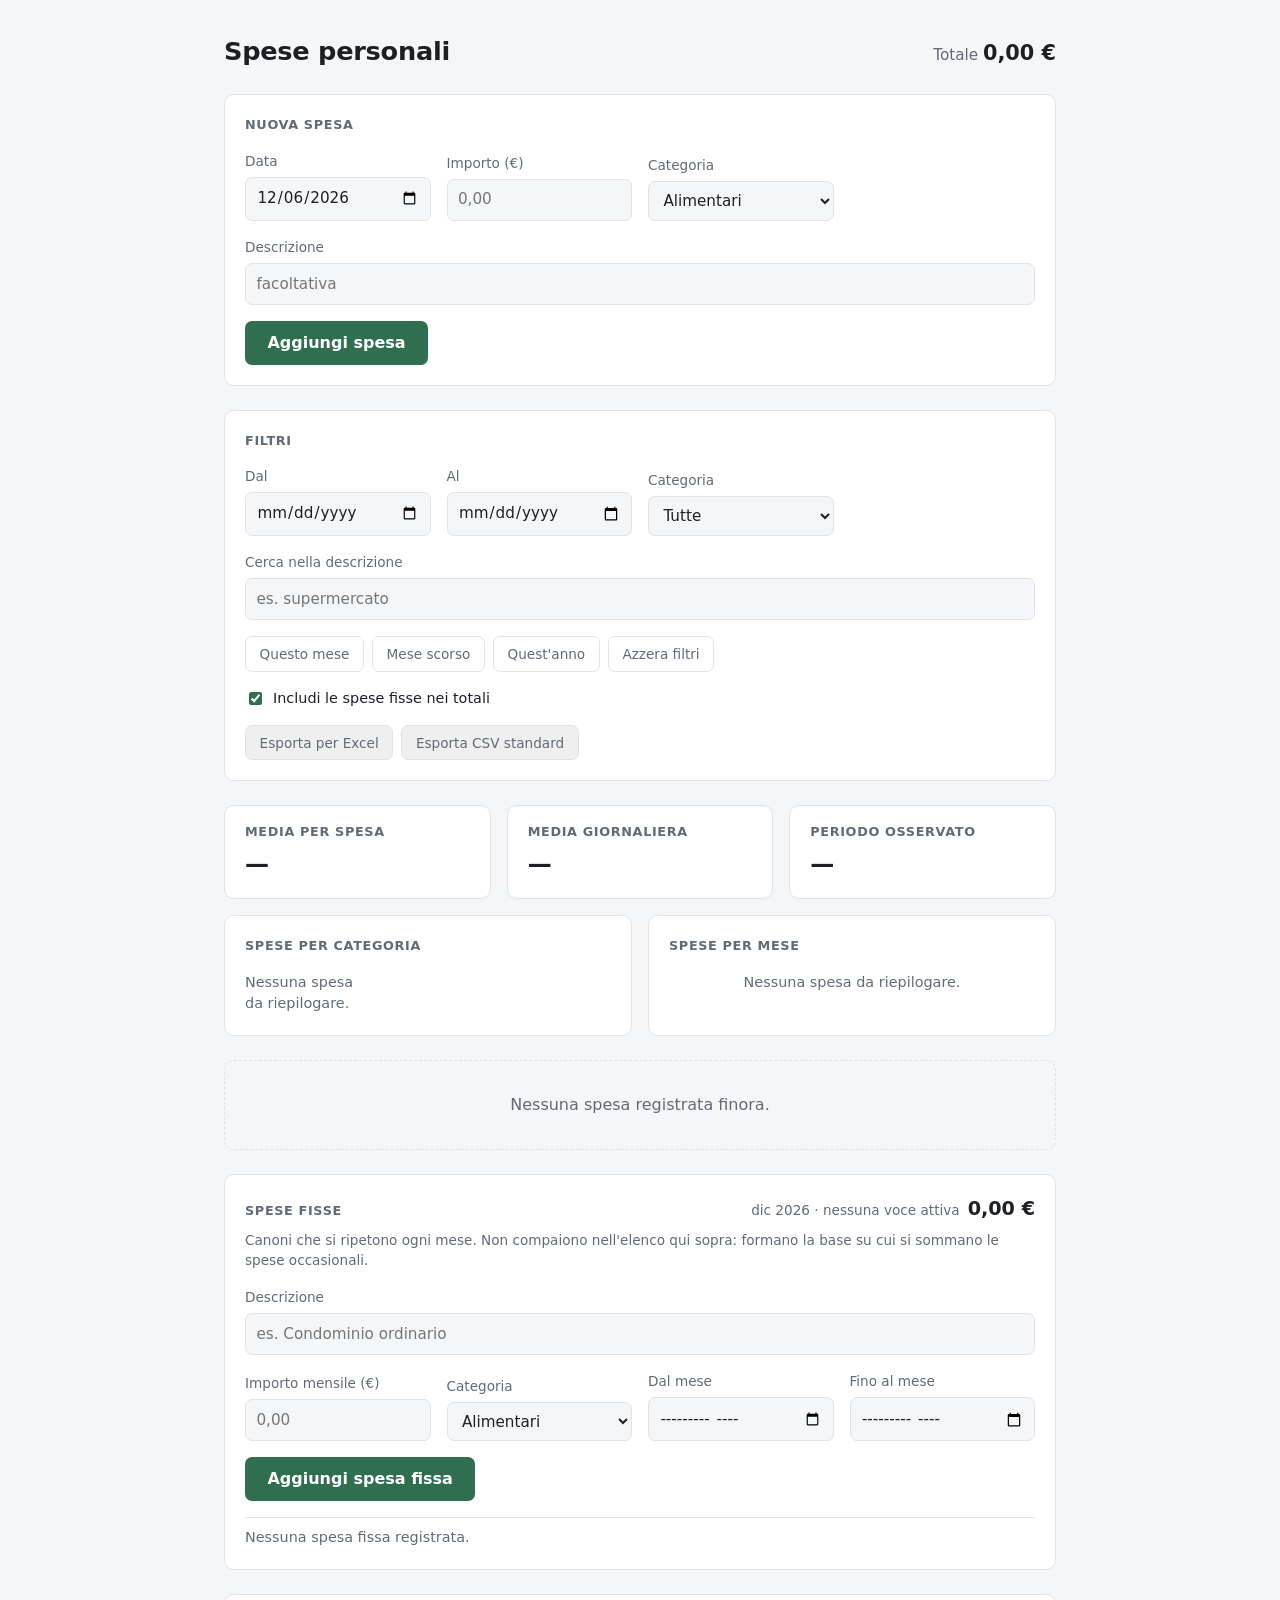
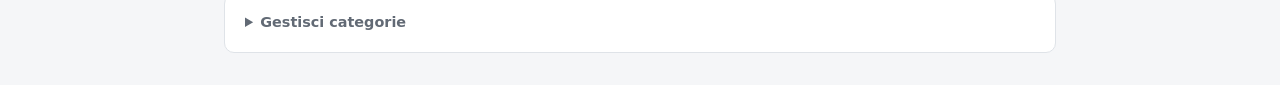
==== index.html @ d5b74000 "Porta il tracker nel browser, senza server Il motore di app.py è riscritto in JavaScript e i dati vi" ====
<!doctype html>
<html lang="it">
<head>
  <meta charset="utf-8">
  <meta name="viewport" content="width=device-width, initial-scale=1">
  <title>Spese personali</title>
  <link rel="stylesheet" href="style.css">
</head>
<body>
  <main>
    <header class="intestazione">
      <h1>Spese personali</h1>
      <p class="totale">Totale <strong id="totale">—</strong> <span id="conteggio" class="conteggio"></span></p>
      <p id="scomposizione" class="scomposizione" hidden></p>
    </header>

    <form id="form-spesa" class="scheda" novalidate>
      <p id="titolo-form" class="titolo-form">Nuova spesa</p>
      <div class="campo">
        <label for="data">Data</label>
        <input type="date" id="data" name="data" required>
      </div>
      <div class="campo">
        <label for="importo">Importo (€)</label>
        <input type="number" id="importo" name="importo" step="0.01" min="0.01" placeholder="0,00" required>
      </div>
      <div class="campo">
        <label for="categoria">Categoria</label>
        <select id="categoria" name="categoria" required></select>
      </div>
      <div class="campo campo-largo">
        <label for="descrizione">Descrizione</label>
        <input type="text" id="descrizione" name="descrizione" maxlength="200" placeholder="facoltativa">
      </div>
      <div class="azioni-form">
        <button type="submit" id="bottone-invia">Aggiungi spesa</button>
        <button type="button" id="bottone-annulla" class="secondario" hidden>Annulla</button>
      </div>
    </form>

    <ul id="errori" class="errori" hidden></ul>

    <section class="scheda filtri" aria-label="Filtri">
      <p class="titolo-form">Filtri</p>
      <div class="campo">
        <label for="filtro-da">Dal</label>
        <input type="date" id="filtro-da">
      </div>
      <div class="campo">
        <label for="filtro-a">Al</label>
        <input type="date" id="filtro-a">
      </div>
      <div class="campo">
        <label for="filtro-categoria">Categoria</label>
        <select id="filtro-categoria"></select>
      </div>
      <div class="campo campo-largo">
        <label for="filtro-testo">Cerca nella descrizione</label>
        <input type="search" id="filtro-testo" placeholder="es. supermercato">
      </div>
      <div class="scorciatoie">
        <button type="button" data-periodo="mese">Questo mese</button>
        <button type="button" data-periodo="mese-scorso">Mese scorso</button>
        <button type="button" data-periodo="anno">Quest'anno</button>
        <button type="button" data-periodo="azzera">Azzera filtri</button>
      </div>
      <label class="interruttore campo-largo">
        <input type="checkbox" id="includi-fisse" checked>
        <span>Includi le spese fisse nei totali</span>
      </label>
      <div id="esportazioni" class="esportazioni">
        <button type="button" id="esporta-excel" class="esporta">Esporta per Excel</button>
        <button type="button" id="esporta-standard" class="esporta">Esporta CSV standard</button>
      </div>
    </section>

    <section class="riepilogo" aria-label="Riepilogo">
      <div class="kpi">
        <div class="scheda tessera">
          <span class="etichetta-kpi">Media per spesa</span>
          <strong id="kpi-media" class="valore-kpi">—</strong>
        </div>
        <div class="scheda tessera">
          <span class="etichetta-kpi">Media giornaliera</span>
          <strong id="kpi-giornaliera" class="valore-kpi">—</strong>
        </div>
        <div class="scheda tessera">
          <span class="etichetta-kpi">Periodo osservato</span>
          <strong id="kpi-giorni" class="valore-kpi">—</strong>
        </div>
      </div>

      <div class="grafici">
        <div class="scheda grafico">
          <h2>Spese per categoria</h2>
          <ul id="grafico-categorie" class="barre"></ul>
        </div>
        <div class="scheda grafico">
          <h2>Spese per mese</h2>
          <div class="area-colonne">
            <ul id="grafico-mesi" class="colonne"></ul>
          </div>
        </div>
      </div>
    </section>

    <table id="tabella" class="scheda">
      <thead>
        <tr>
          <th>Data</th>
          <th>Categoria</th>
          <th>Descrizione</th>
          <th class="num">Importo</th>
          <th><span class="etichetta-nascosta">Azioni</span></th>
        </tr>
      </thead>
      <tbody id="corpo-tabella"></tbody>
    </table>

    <p id="vuoto" class="vuoto" hidden>Nessuna spesa registrata finora.</p>

    <section class="scheda fisse" aria-label="Spese fisse">
      <div class="testa-fisse">
        <p class="titolo-form">Spese fisse</p>
        <p class="contatore-mese">
          <span id="fisse-mese-etichetta" class="etichetta-mese"></span>
          <strong id="fisse-mese-totale">—</strong>
        </p>
      </div>
      <p class="nota-fisse">
        Canoni che si ripetono ogni mese. Non compaiono nell'elenco qui sopra:
        formano la base su cui si sommano le spese occasionali.
      </p>

      <form id="form-fissa" class="griglia-fissa" novalidate>
        <div class="campo campo-largo">
          <label for="fissa-descrizione">Descrizione</label>
          <input type="text" id="fissa-descrizione" name="descrizione" maxlength="200" placeholder="es. Condominio ordinario">
        </div>
        <div class="campo">
          <label for="fissa-importo">Importo mensile (€)</label>
          <input type="number" id="fissa-importo" name="importo" step="0.01" min="0.01" placeholder="0,00">
        </div>
        <div class="campo">
          <label for="fissa-categoria">Categoria</label>
          <select id="fissa-categoria" name="categoria"></select>
        </div>
        <div class="campo">
          <label for="fissa-inizio">Dal mese</label>
          <input type="month" id="fissa-inizio" name="inizio">
        </div>
        <div class="campo">
          <label for="fissa-fine">Fino al mese</label>
          <input type="month" id="fissa-fine" name="fine" placeholder="facoltativo">
        </div>
        <div class="azioni-form">
          <button type="submit" id="fissa-invia">Aggiungi spesa fissa</button>
          <button type="button" id="fissa-annulla" class="secondario" hidden>Annulla</button>
        </div>
      </form>

      <ul id="elenco-fisse" class="elenco-fisse"></ul>
    </section>

    <details class="scheda gestione">
      <summary>Gestisci categorie</summary>
      <form id="form-categoria" class="riga-aggiunta" novalidate>
        <label for="nuova-categoria" class="etichetta-nascosta">Nuova categoria</label>
        <input type="text" id="nuova-categoria" name="nome" maxlength="40" placeholder="Nome della nuova categoria">
        <button type="submit">Aggiungi</button>
      </form>
      <ul id="elenco-categorie" class="elenco-categorie"></ul>
    </details>
  </main>

  <dialog id="dialogo-conferma">
    <form method="dialog">
      <h2 id="titolo-conferma">Eliminare la spesa?</h2>
      <p id="dettaglio-conferma"></p>
      <div class="azioni-dialogo">
        <button value="annulla" class="secondario">Annulla</button>
        <button value="conferma" class="distruttivo">Elimina</button>
      </div>
    </form>
  </dialog>

  <script type="module" src="app.js"></script>
</body>
</html>
---- style.css ----
:root {
  --sfondo: #f5f6f8;
  --superficie: #ffffff;
  --testo: #1c1f24;
  --testo-tenue: #626a75;
  --bordo: #dfe3e8;
  --accento: #2f6f4f;
  --accento-testo: #ffffff;
  --errore: #a4262c;
  --errore-sfondo: #fdf2f2;
}

@media (prefers-color-scheme: dark) {
  :root {
    --sfondo: #16181c;
    --superficie: #1e2126;
    --testo: #e8eaed;
    --testo-tenue: #a0a7b4;
    --bordo: #333840;
    --accento: #4c9e73;
    --accento-testo: #10130f;
    --errore: #f28b82;
    --errore-sfondo: #2a1d1d;
  }
}

* {
  box-sizing: border-box;
}

body {
  margin: 0;
  padding: 2rem 1rem;
  background: var(--sfondo);
  color: var(--testo);
  font: 16px/1.5 system-ui, -apple-system, "Segoe UI", sans-serif;
}

main {
  max-width: 52rem;
  margin: 0 auto;
  display: flex;
  flex-direction: column;
  gap: 1.5rem;
}

.intestazione {
  display: flex;
  flex-wrap: wrap;
  align-items: baseline;
  justify-content: space-between;
  gap: 0.5rem;
}

h1 {
  margin: 0;
  font-size: 1.6rem;
  letter-spacing: -0.01em;
}

.totale {
  margin: 0;
  color: var(--testo-tenue);
  font-size: 0.95rem;
}

.totale strong {
  color: var(--testo);
  font-size: 1.3rem;
  font-variant-numeric: tabular-nums;
}

.scheda {
  background: var(--superficie);
  border: 1px solid var(--bordo);
  border-radius: 10px;
}

form.scheda {
  display: grid;
  grid-template-columns: repeat(auto-fit, minmax(11rem, 1fr));
  gap: 1rem;
  align-items: end;
  padding: 1.25rem;
}

.campo {
  display: flex;
  flex-direction: column;
  gap: 0.35rem;
  min-width: 0;
}

.campo-largo {
  grid-column: 1 / -1;
}

label {
  color: var(--testo-tenue);
  font-size: 0.85rem;
  font-weight: 500;
}

input,
select {
  width: 100%;
  padding: 0.55rem 0.65rem;
  border: 1px solid var(--bordo);
  border-radius: 7px;
  background: var(--sfondo);
  color: var(--testo);
  font: inherit;
  font-size: 0.95rem;
}

input:focus-visible,
select:focus-visible,
button:focus-visible {
  outline: 2px solid var(--accento);
  outline-offset: 2px;
}

.titolo-form {
  grid-column: 1 / -1;
  margin: 0;
  font-size: 0.8rem;
  font-weight: 600;
  text-transform: uppercase;
  letter-spacing: 0.05em;
  color: var(--testo-tenue);
}

.azioni-form {
  grid-column: 1 / -1;
  display: flex;
  gap: 0.6rem;
}

button {
  border: none;
  border-radius: 7px;
  font: inherit;
  cursor: pointer;
}

.azioni-form button {
  padding: 0.6rem 1.4rem;
  background: var(--accento);
  color: var(--accento-testo);
  font-weight: 600;
}

.azioni-form .secondario {
  background: transparent;
  border: 1px solid var(--bordo);
  color: var(--testo-tenue);
  font-weight: 500;
}

button:hover {
  filter: brightness(1.08);
}

.minimo {
  padding: 0.3rem 0.6rem;
  background: transparent;
  color: var(--testo-tenue);
  font-size: 0.85rem;
  text-decoration: underline;
  text-underline-offset: 2px;
}

.minimo:hover {
  color: var(--testo);
  filter: none;
}

.minimo.pericolo:hover {
  color: var(--errore);
}

td.azioni {
  width: 1%;
  white-space: nowrap;
  text-align: right;
}

tr.in-modifica {
  background: color-mix(in srgb, var(--accento) 12%, transparent);
}

.riepilogo {
  display: flex;
  flex-direction: column;
  gap: 1rem;
}

.kpi,
.grafici {
  display: grid;
  gap: 1rem;
}

.kpi {
  grid-template-columns: repeat(auto-fit, minmax(10rem, 1fr));
}

.grafici {
  grid-template-columns: repeat(auto-fit, minmax(19rem, 1fr));
}

.tessera {
  display: flex;
  flex-direction: column;
  gap: 0.3rem;
  padding: 1rem 1.25rem;
}

.etichetta-kpi {
  color: var(--testo-tenue);
  font-size: 0.8rem;
  font-weight: 600;
  text-transform: uppercase;
  letter-spacing: 0.05em;
}

.valore-kpi {
  font-size: 1.5rem;
}

.grafico {
  padding: 1.25rem;
}

.grafico h2 {
  margin: 0 0 1rem;
  color: var(--testo-tenue);
  font-size: 0.8rem;
  font-weight: 600;
  text-transform: uppercase;
  letter-spacing: 0.05em;
}

.barre {
  display: flex;
  flex-direction: column;
  gap: 0.7rem;
  margin: 0;
  padding: 0;
  list-style: none;
}

.barre li {
  display: grid;
  grid-template-columns: minmax(5rem, 8rem) 1fr auto;
  align-items: center;
  gap: 0.75rem;
  font-size: 0.9rem;
}

.etichetta-barra {
  overflow: hidden;
  text-overflow: ellipsis;
  white-space: nowrap;
}

.traccia {
  height: 10px;
  border-radius: 5px;
  background: var(--sfondo);
}

.riempimento {
  display: block;
  height: 100%;
  min-width: 3px;
  border-radius: 5px;
  background: var(--accento);
}

.valore-barra {
  color: var(--testo-tenue);
  font-variant-numeric: tabular-nums;
  white-space: nowrap;
}

.area-colonne {
  overflow-x: auto;
}

.colonne {
  display: flex;
  align-items: flex-end;
  gap: 0.75rem;
  margin: 0;
  padding: 0;
  list-style: none;
}

.colonne li {
  display: flex;
  flex: 1;
  flex-direction: column;
  align-items: center;
  gap: 0.4rem;
  min-width: 4.5rem;
}

.valore-colonna {
  color: var(--testo-tenue);
  font-size: 0.8rem;
  font-variant-numeric: tabular-nums;
  white-space: nowrap;
}

.contenitore-asta {
  display: flex;
  align-items: flex-end;
  width: 100%;
  height: 120px;
  border-bottom: 1px solid var(--bordo);
}

.asta {
  width: 100%;
  min-height: 3px;
  border-radius: 4px 4px 0 0;
  background: var(--accento);
}

.etichetta-colonna {
  color: var(--testo-tenue);
  font-size: 0.8rem;
  white-space: nowrap;
}

.senza-dati {
  color: var(--testo-tenue);
  font-size: 0.9rem;
}

.filtri {
  display: grid;
  grid-template-columns: repeat(auto-fit, minmax(11rem, 1fr));
  gap: 1rem;
  align-items: end;
  padding: 1.25rem;
}

.scorciatoie {
  grid-column: 1 / -1;
  display: flex;
  flex-wrap: wrap;
  gap: 0.5rem;
}

.scorciatoie button {
  padding: 0.4rem 0.85rem;
  border: 1px solid var(--bordo);
  background: transparent;
  color: var(--testo-tenue);
  font-size: 0.85rem;
}

.scorciatoie button:hover {
  border-color: var(--accento);
  color: var(--testo);
  filter: none;
}

.scomposizione {
  width: 100%;
  margin: 0.2rem 0 0;
  color: var(--testo-tenue);
  font-size: 0.85rem;
  text-align: right;
}

.interruttore {
  display: flex;
  align-items: center;
  gap: 0.5rem;
  color: var(--testo);
  font-size: 0.9rem;
  cursor: pointer;
}

.interruttore input {
  width: auto;
  accent-color: var(--accento);
}

.fisse {
  display: grid;
  gap: 1rem;
  padding: 1.25rem;
}

.testa-fisse {
  display: flex;
  flex-wrap: wrap;
  align-items: baseline;
  justify-content: space-between;
  gap: 0.5rem 1rem;
}

.contatore-mese {
  margin: 0;
  display: flex;
  align-items: baseline;
  gap: 0.5rem;
}

.etichetta-mese {
  color: var(--testo-tenue);
  font-size: 0.85rem;
}

.contatore-mese strong {
  font-size: 1.2rem;
  font-variant-numeric: tabular-nums;
}

.nota-fisse {
  margin: -0.6rem 0 0;
  color: var(--testo-tenue);
  font-size: 0.85rem;
}

.griglia-fissa {
  display: grid;
  grid-template-columns: repeat(auto-fit, minmax(11rem, 1fr));
  gap: 1rem;
  align-items: end;
}

.elenco-fisse {
  display: flex;
  flex-direction: column;
  gap: 0.5rem;
  margin: 0;
  padding: 0;
  list-style: none;
}

.elenco-fisse > li {
  padding-top: 0.6rem;
  border-top: 1px solid var(--bordo);
}

.riga-fissa {
  display: flex;
  flex-wrap: wrap;
  align-items: baseline;
  gap: 0.5rem 0.75rem;
}

.nome-fissa {
  font-weight: 600;
}

.dettaglio-fissa {
  flex: 1;
  color: var(--testo-tenue);
  font-size: 0.85rem;
}

.eccezioni {
  margin: 0.4rem 0 0;
  padding: 0 0 0 1rem;
  list-style: none;
}

.eccezioni li {
  display: flex;
  align-items: center;
  gap: 0.5rem;
  color: var(--testo-tenue);
  font-size: 0.85rem;
}

.modulo-eccezione {
  display: flex;
  flex-wrap: wrap;
  align-items: center;
  gap: 0.5rem;
  margin-top: 0.5rem;
}

.campo-eccezione {
  width: auto;
  flex: 0 1 11rem;
}

.esportazioni {
  grid-column: 1 / -1;
  display: flex;
  flex-wrap: wrap;
  gap: 0.5rem;
}

.esporta {
  padding: 0.4rem 0.85rem;
  border: 1px solid var(--bordo);
  border-radius: 7px;
  color: var(--testo-tenue);
  font-size: 0.85rem;
  text-decoration: none;
}

.esporta:hover {
  border-color: var(--accento);
  color: var(--testo);
}

.esporta:focus-visible {
  outline: 2px solid var(--accento);
  outline-offset: 2px;
}

.conteggio {
  color: var(--testo-tenue);
  font-size: 0.85rem;
}

.gestione {
  padding: 0.5rem 1.25rem;
}

.gestione summary {
  padding: 0.6rem 0;
  color: var(--testo-tenue);
  font-size: 0.9rem;
  font-weight: 600;
  cursor: pointer;
}

.gestione summary:hover {
  color: var(--testo);
}

.riga-aggiunta {
  display: flex;
  gap: 0.6rem;
  margin: 0.5rem 0 1rem;
}

.riga-aggiunta button {
  padding: 0.55rem 1.1rem;
  background: var(--accento);
  color: var(--accento-testo);
  font-weight: 600;
  white-space: nowrap;
}

.elenco-categorie {
  margin: 0 0 1rem;
  padding: 0;
  list-style: none;
}

.elenco-categorie li {
  display: flex;
  align-items: center;
  gap: 0.75rem;
  padding: 0.5rem 0;
  border-top: 1px solid var(--bordo);
}

.nome-categoria {
  flex: 1;
  min-width: 0;
}

.usi-categoria {
  color: var(--testo-tenue);
  font-size: 0.85rem;
}

.campo-rinomina {
  flex: 1;
  min-width: 0;
  width: auto;
}

dialog {
  max-width: 26rem;
  padding: 1.5rem;
  border: 1px solid var(--bordo);
  border-radius: 12px;
  background: var(--superficie);
  color: var(--testo);
}

dialog::backdrop {
  background: rgb(0 0 0 / 0.5);
}

dialog h2 {
  margin: 0 0 0.5rem;
  font-size: 1.1rem;
}

dialog p {
  margin: 0 0 1.25rem;
  color: var(--testo-tenue);
  font-size: 0.95rem;
}

.azioni-dialogo {
  display: flex;
  justify-content: flex-end;
  gap: 0.6rem;
}

.azioni-dialogo button {
  padding: 0.55rem 1.1rem;
  font-weight: 600;
}

.azioni-dialogo .secondario {
  background: transparent;
  border: 1px solid var(--bordo);
  color: var(--testo-tenue);
  font-weight: 500;
}

.azioni-dialogo .distruttivo {
  background: var(--errore);
  color: var(--superficie);
}

.etichetta-nascosta {
  position: absolute;
  width: 1px;
  height: 1px;
  overflow: hidden;
  clip-path: inset(50%);
  white-space: nowrap;
}

.errori {
  margin: 0;
  padding: 0.85rem 1rem 0.85rem 2.2rem;
  border: 1px solid var(--errore);
  border-radius: 10px;
  background: var(--errore-sfondo);
  color: var(--errore);
  font-size: 0.9rem;
}

table {
  width: 100%;
  border-collapse: collapse;
  overflow: hidden;
}

th,
td {
  padding: 0.7rem 1rem;
  text-align: left;
  border-bottom: 1px solid var(--bordo);
}

th {
  color: var(--testo-tenue);
  font-size: 0.8rem;
  font-weight: 600;
  text-transform: uppercase;
  letter-spacing: 0.04em;
}

tbody tr:last-child td {
  border-bottom: none;
}

.num {
  text-align: right;
  font-variant-numeric: tabular-nums;
}

td.num {
  font-weight: 600;
}

.vuoto {
  margin: 0;
  padding: 2rem;
  border: 1px dashed var(--bordo);
  border-radius: 10px;
  color: var(--testo-tenue);
  text-align: center;
}
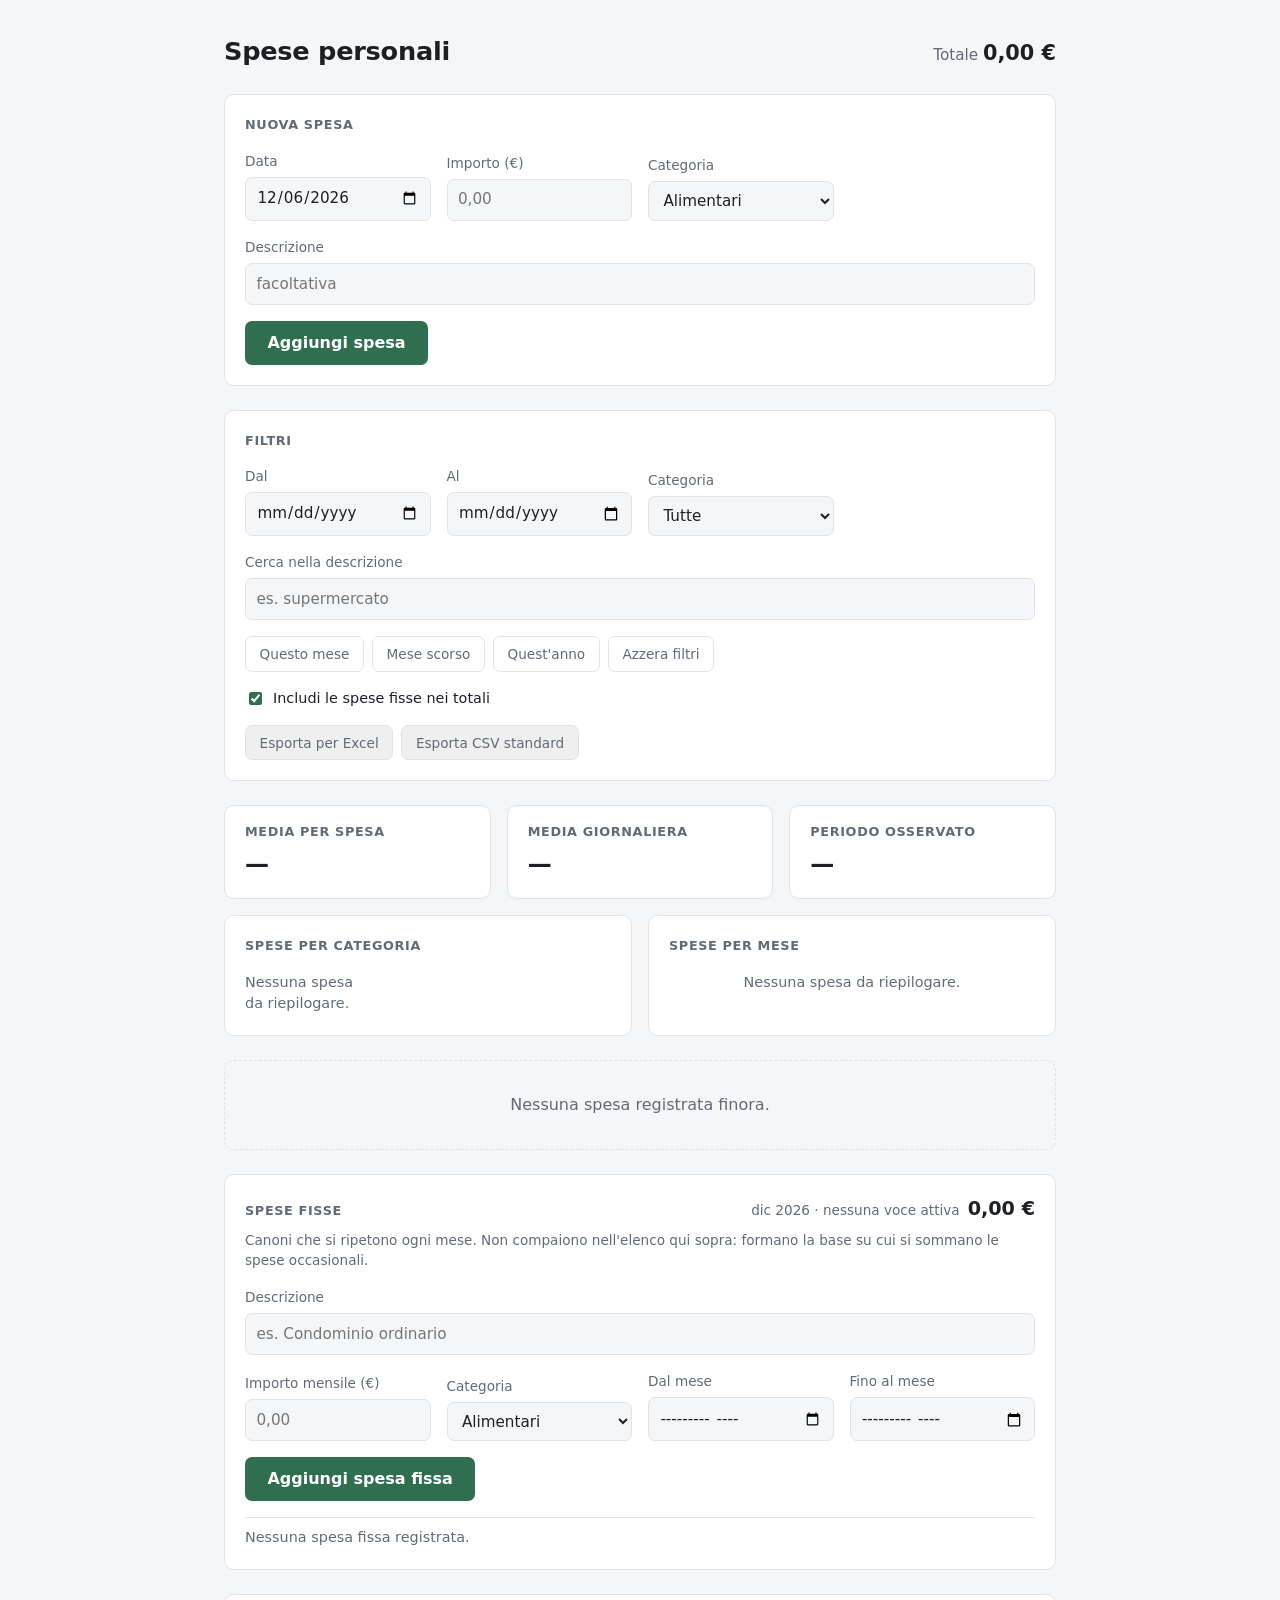
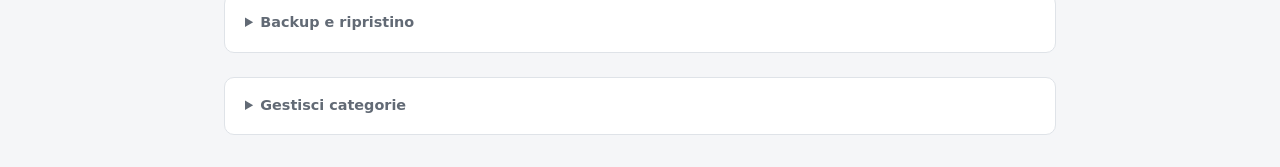
==== commit c0d0198b: "Backup completo e ripristino da file I dati vivono nell'archivio del browser, che l'utente può svuot" ====
--- a/index.html
+++ b/index.html
@@ -4,12 +4,17 @@
   <meta charset="utf-8">
   <meta name="viewport" content="width=device-width, initial-scale=1">
   <title>Spese personali</title>
+  <link rel="manifest" href="manifest.webmanifest">
+  <meta name="theme-color" content="#2f6f4f">
+  <link rel="icon" href="icona-192.png" type="image/png">
+  <link rel="apple-touch-icon" href="icona-192.png">
   <link rel="stylesheet" href="style.css">
 </head>
 <body>
   <main>
     <header class="intestazione">
       <h1>Spese personali</h1>
+      <button type="button" id="installa" class="installa" hidden>Installa</button>
       <p class="totale">Totale <strong id="totale">—</strong> <span id="conteggio" class="conteggio"></span></p>
       <p id="scomposizione" class="scomposizione" hidden></p>
     </header>
@@ -163,6 +168,24 @@
     </section>
 
     <details class="scheda gestione">
+      <summary>Backup e ripristino</summary>
+      <p class="nota-backup">
+        I dati stanno solo su questo dispositivo: se svuoti i dati del browser
+        o cambi telefono, spariscono. Il backup è l'unico modo per riaverli.
+      </p>
+      <div class="riga-backup">
+        <button type="button" id="scarica-backup">Scarica backup</button>
+        <label class="ripristina">
+          <span>Ripristina da backup</span>
+          <input type="file" id="carica-backup" accept="application/json,.json">
+        </label>
+      </div>
+      <p class="nota-backup avviso">
+        Il ripristino <strong>sostituisce</strong> tutto ciò che è registrato ora.
+      </p>
+    </details>
+
+    <details class="scheda gestione">
       <summary>Gestisci categorie</summary>
       <form id="form-categoria" class="riga-aggiunta" novalidate>
         <label for="nuova-categoria" class="etichetta-nascosta">Nuova categoria</label>
--- a/style.css
+++ b/style.css
@@ -58,6 +58,21 @@
   letter-spacing: -0.01em;
 }
 
+.installa {
+  padding: 0.4rem 0.9rem;
+  border: 1px solid var(--accento);
+  background: transparent;
+  color: var(--accento);
+  font-size: 0.85rem;
+  font-weight: 600;
+}
+
+.installa:hover {
+  background: var(--accento);
+  color: var(--accento-testo);
+  filter: none;
+}
+
 .totale {
   margin: 0;
   color: var(--testo-tenue);
@@ -539,6 +554,62 @@
   color: var(--testo);
 }
 
+.nota-backup {
+  margin: 0 0 0.75rem;
+  color: var(--testo-tenue);
+  font-size: 0.85rem;
+}
+
+.nota-backup.avviso {
+  margin: 0.75rem 0 1rem;
+}
+
+.nota-backup.avviso strong {
+  color: var(--errore);
+}
+
+.riga-backup {
+  display: flex;
+  flex-wrap: wrap;
+  gap: 0.6rem;
+}
+
+.riga-backup button,
+.ripristina span {
+  display: inline-block;
+  padding: 0.55rem 1.1rem;
+  border: 1px solid var(--bordo);
+  border-radius: 7px;
+  color: var(--testo-tenue);
+  font-size: 0.9rem;
+  font-weight: 600;
+  cursor: pointer;
+}
+
+.riga-backup button {
+  background: var(--accento);
+  border-color: var(--accento);
+  color: var(--accento-testo);
+}
+
+.ripristina span:hover,
+.riga-backup button:hover {
+  filter: brightness(1.08);
+}
+
+.ripristina input {
+  position: absolute;
+  width: 1px;
+  height: 1px;
+  overflow: hidden;
+  clip-path: inset(50%);
+}
+
+.ripristina:focus-within span {
+  outline: 2px solid var(--accento);
+  outline-offset: 2px;
+}
+
 .riga-aggiunta {
   display: flex;
   gap: 0.6rem;
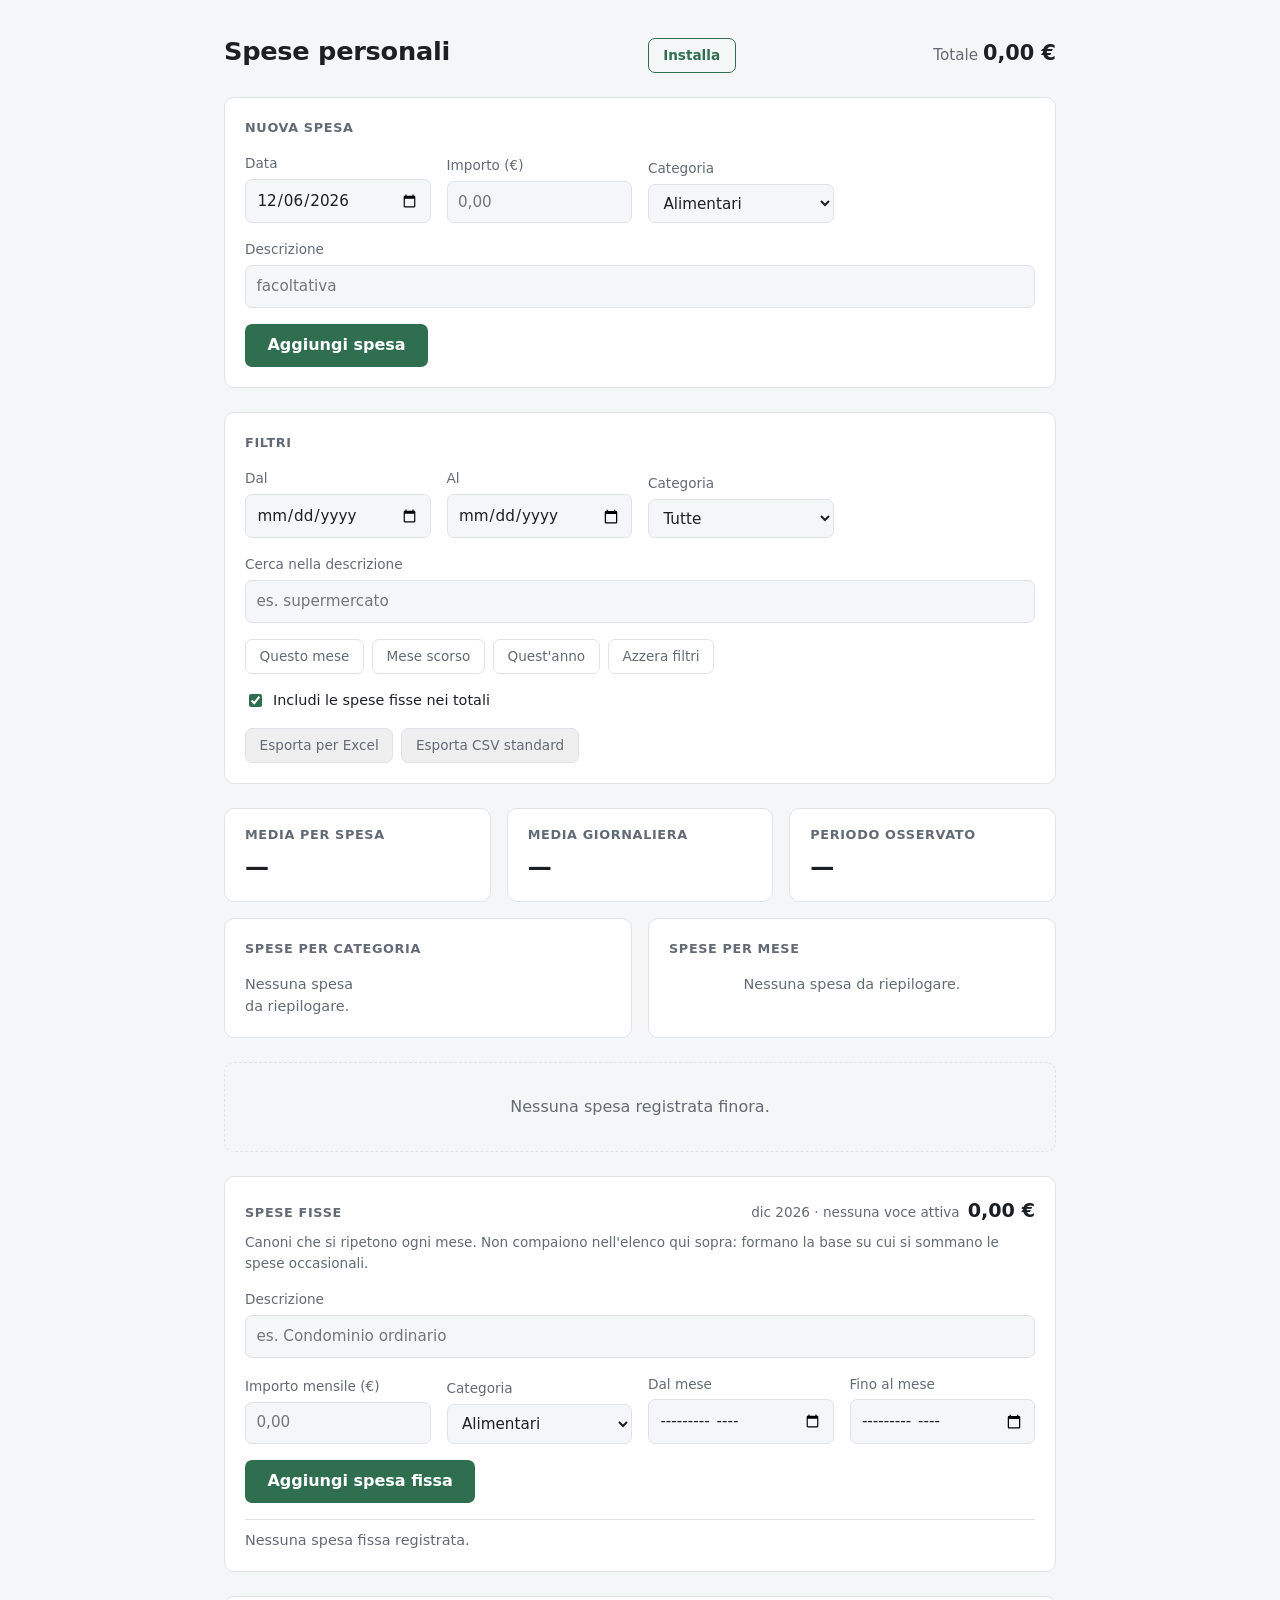
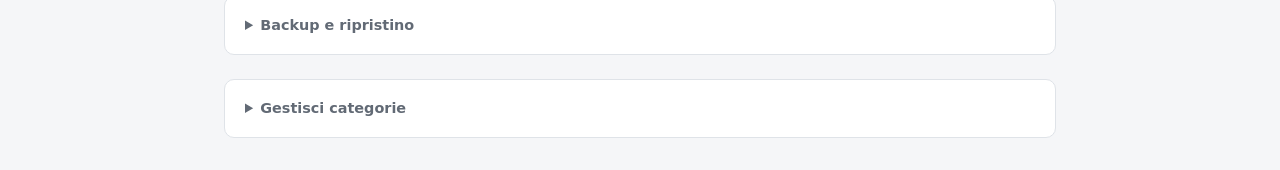
==== commit 9de3f169: "Non nascondere il pulsante di installazione né gli errori Il pulsante compariva solo se il browser l" ====
--- a/index.html
+++ b/index.html
@@ -14,9 +14,10 @@
   <main>
     <header class="intestazione">
       <h1>Spese personali</h1>
-      <button type="button" id="installa" class="installa" hidden>Installa</button>
+      <button type="button" id="installa" class="installa">Installa</button>
       <p class="totale">Totale <strong id="totale">—</strong> <span id="conteggio" class="conteggio"></span></p>
       <p id="scomposizione" class="scomposizione" hidden></p>
+      <p id="istruzioni-installa" class="istruzioni-installa" hidden></p>
     </header>
 
     <form id="form-spesa" class="scheda" novalidate>
--- a/style.css
+++ b/style.css
@@ -58,6 +58,16 @@
   letter-spacing: -0.01em;
 }
 
+.istruzioni-installa {
+  width: 100%;
+  margin: 0.4rem 0 0;
+  padding: 0.6rem 0.8rem;
+  border: 1px solid var(--bordo);
+  border-radius: 7px;
+  color: var(--testo-tenue);
+  font-size: 0.85rem;
+}
+
 .installa {
   padding: 0.4rem 0.9rem;
   border: 1px solid var(--accento);
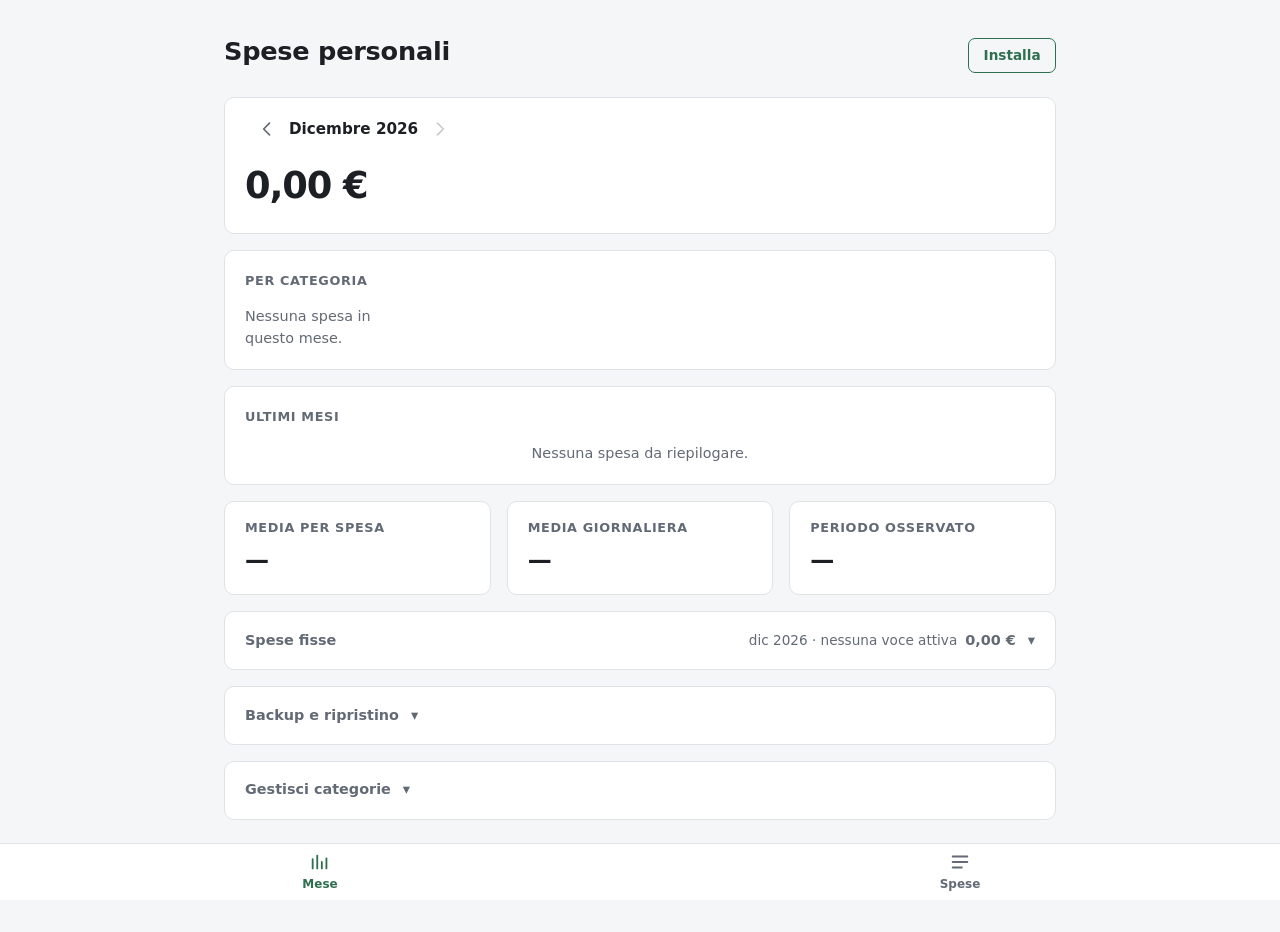
==== commit 23147cf1: "Separa il cruscotto del mese dal registro delle spese L'app apriva su due moduli da compilare: le sp" ====
--- a/index.html
+++ b/index.html
@@ -2,7 +2,7 @@
 <html lang="it">
 <head>
   <meta charset="utf-8">
-  <meta name="viewport" content="width=device-width, initial-scale=1">
+  <meta name="viewport" content="width=device-width, initial-scale=1, viewport-fit=cover">
   <title>Spese personali</title>
   <link rel="manifest" href="manifest.webmanifest">
   <meta name="theme-color" content="#2f6f4f">
@@ -15,72 +15,41 @@
     <header class="intestazione">
       <h1>Spese personali</h1>
       <button type="button" id="installa" class="installa">Installa</button>
-      <p class="totale">Totale <strong id="totale">—</strong> <span id="conteggio" class="conteggio"></span></p>
-      <p id="scomposizione" class="scomposizione" hidden></p>
       <p id="istruzioni-installa" class="istruzioni-installa" hidden></p>
     </header>
 
-    <form id="form-spesa" class="scheda" novalidate>
-      <p id="titolo-form" class="titolo-form">Nuova spesa</p>
-      <div class="campo">
-        <label for="data">Data</label>
-        <input type="date" id="data" name="data" required>
-      </div>
-      <div class="campo">
-        <label for="importo">Importo (€)</label>
-        <input type="number" id="importo" name="importo" step="0.01" min="0.01" placeholder="0,00" required>
-      </div>
-      <div class="campo">
-        <label for="categoria">Categoria</label>
-        <select id="categoria" name="categoria" required></select>
-      </div>
-      <div class="campo campo-largo">
-        <label for="descrizione">Descrizione</label>
-        <input type="text" id="descrizione" name="descrizione" maxlength="200" placeholder="facoltativa">
-      </div>
-      <div class="azioni-form">
-        <button type="submit" id="bottone-invia">Aggiungi spesa</button>
-        <button type="button" id="bottone-annulla" class="secondario" hidden>Annulla</button>
-      </div>
-    </form>
-
     <ul id="errori" class="errori" hidden></ul>
 
-    <section class="scheda filtri" aria-label="Filtri">
-      <p class="titolo-form">Filtri</p>
-      <div class="campo">
-        <label for="filtro-da">Dal</label>
-        <input type="date" id="filtro-da">
-      </div>
-      <div class="campo">
-        <label for="filtro-a">Al</label>
-        <input type="date" id="filtro-a">
-      </div>
-      <div class="campo">
-        <label for="filtro-categoria">Categoria</label>
-        <select id="filtro-categoria"></select>
-      </div>
-      <div class="campo campo-largo">
-        <label for="filtro-testo">Cerca nella descrizione</label>
-        <input type="search" id="filtro-testo" placeholder="es. supermercato">
-      </div>
-      <div class="scorciatoie">
-        <button type="button" data-periodo="mese">Questo mese</button>
-        <button type="button" data-periodo="mese-scorso">Mese scorso</button>
-        <button type="button" data-periodo="anno">Quest'anno</button>
-        <button type="button" data-periodo="azzera">Azzera filtri</button>
-      </div>
-      <label class="interruttore campo-largo">
-        <input type="checkbox" id="includi-fisse" checked>
-        <span>Includi le spese fisse nei totali</span>
-      </label>
-      <div id="esportazioni" class="esportazioni">
-        <button type="button" id="esporta-excel" class="esporta">Esporta per Excel</button>
-        <button type="button" id="esporta-standard" class="esporta">Esporta CSV standard</button>
-      </div>
-    </section>
-
-    <section class="riepilogo" aria-label="Riepilogo">
+    <!-- ================= vista: mese ================= -->
+    <section id="vista-mese" class="vista" aria-label="Riepilogo del mese">
+
+      <div class="scheda cruscotto">
+        <div class="navigatore-mese">
+          <button type="button" id="mese-precedente" class="passo-mese" aria-label="Mese precedente">
+            <svg viewBox="0 0 24 24" aria-hidden="true"><path d="m15 5-7 7 7 7"/></svg>
+          </button>
+          <p id="mese-corrente" class="etichetta-mese-grande">—</p>
+          <button type="button" id="mese-successivo" class="passo-mese" aria-label="Mese successivo">
+            <svg viewBox="0 0 24 24" aria-hidden="true"><path d="m9 5 7 7-7 7"/></svg>
+          </button>
+        </div>
+        <p class="totale-grande"><strong id="totale-mese">—</strong></p>
+        <p id="scomposizione" class="scomposizione"></p>
+      </div>
+
+      <div class="scheda grafico">
+        <h2>Per categoria</h2>
+        <div id="pila-categorie" class="pila" role="img" aria-label="Ripartizione per categoria"></div>
+        <ul id="grafico-categorie" class="barre"></ul>
+      </div>
+
+      <div class="scheda grafico">
+        <h2>Ultimi mesi</h2>
+        <div class="area-colonne">
+          <ul id="grafico-mesi" class="colonne"></ul>
+        </div>
+      </div>
+
       <div class="kpi">
         <div class="scheda tessera">
           <span class="etichetta-kpi">Media per spesa</span>
@@ -96,106 +65,171 @@
         </div>
       </div>
 
-      <div class="grafici">
-        <div class="scheda grafico">
-          <h2>Spese per categoria</h2>
-          <ul id="grafico-categorie" class="barre"></ul>
-        </div>
-        <div class="scheda grafico">
-          <h2>Spese per mese</h2>
-          <div class="area-colonne">
-            <ul id="grafico-mesi" class="colonne"></ul>
-          </div>
-        </div>
-      </div>
+      <details class="scheda gestione fisse">
+        <summary>
+          <span>Spese fisse</span>
+          <span class="riassunto-summary">
+            <span id="fisse-mese-etichetta" class="etichetta-mese"></span>
+            <strong id="fisse-mese-totale">—</strong>
+          </span>
+        </summary>
+        <p class="nota-fisse">
+          Canoni che si ripetono ogni mese. Non compaiono nell'elenco delle spese:
+          formano la base su cui si sommano le spese occasionali.
+        </p>
+
+        <form id="form-fissa" class="griglia-fissa" novalidate>
+          <div class="campo campo-largo">
+            <label for="fissa-descrizione">Descrizione</label>
+            <input type="text" id="fissa-descrizione" name="descrizione" maxlength="200" placeholder="es. Condominio ordinario">
+          </div>
+          <div class="campo">
+            <label for="fissa-importo">Importo mensile (€)</label>
+            <input type="number" id="fissa-importo" name="importo" step="0.01" min="0.01" inputmode="decimal" placeholder="0,00">
+          </div>
+          <div class="campo">
+            <label for="fissa-categoria">Categoria</label>
+            <select id="fissa-categoria" name="categoria"></select>
+          </div>
+          <div class="campo">
+            <label for="fissa-inizio">Dal mese</label>
+            <input type="month" id="fissa-inizio" name="inizio">
+          </div>
+          <div class="campo">
+            <label for="fissa-fine">Fino al mese</label>
+            <input type="month" id="fissa-fine" name="fine" placeholder="facoltativo">
+          </div>
+          <div class="azioni-form">
+            <button type="submit" id="fissa-invia">Aggiungi spesa fissa</button>
+            <button type="button" id="fissa-annulla" class="secondario" hidden>Annulla</button>
+          </div>
+        </form>
+
+        <ul id="elenco-fisse" class="elenco-fisse"></ul>
+      </details>
+
+      <details class="scheda gestione">
+        <summary><span>Backup e ripristino</span></summary>
+        <p class="nota-backup">
+          I dati stanno solo su questo dispositivo: se svuoti i dati del browser
+          o cambi telefono, spariscono. Il backup è l'unico modo per riaverli.
+        </p>
+        <div class="riga-backup">
+          <button type="button" id="scarica-backup">Scarica backup</button>
+          <label class="ripristina">
+            <span>Ripristina da backup</span>
+            <input type="file" id="carica-backup" accept="application/json,.json">
+          </label>
+        </div>
+        <p class="nota-backup avviso">
+          Il ripristino <strong>sostituisce</strong> tutto ciò che è registrato ora.
+        </p>
+      </details>
+
+      <details class="scheda gestione">
+        <summary><span>Gestisci categorie</span></summary>
+        <form id="form-categoria" class="riga-aggiunta" novalidate>
+          <label for="nuova-categoria" class="etichetta-nascosta">Nuova categoria</label>
+          <input type="text" id="nuova-categoria" name="nome" maxlength="40" placeholder="Nome della nuova categoria">
+          <button type="submit">Aggiungi</button>
+        </form>
+        <ul id="elenco-categorie" class="elenco-categorie"></ul>
+      </details>
     </section>
 
-    <table id="tabella" class="scheda">
-      <thead>
-        <tr>
-          <th>Data</th>
-          <th>Categoria</th>
-          <th>Descrizione</th>
-          <th class="num">Importo</th>
-          <th><span class="etichetta-nascosta">Azioni</span></th>
-        </tr>
-      </thead>
-      <tbody id="corpo-tabella"></tbody>
-    </table>
-
-    <p id="vuoto" class="vuoto" hidden>Nessuna spesa registrata finora.</p>
-
-    <section class="scheda fisse" aria-label="Spese fisse">
-      <div class="testa-fisse">
-        <p class="titolo-form">Spese fisse</p>
-        <p class="contatore-mese">
-          <span id="fisse-mese-etichetta" class="etichetta-mese"></span>
-          <strong id="fisse-mese-totale">—</strong>
-        </p>
-      </div>
-      <p class="nota-fisse">
-        Canoni che si ripetono ogni mese. Non compaiono nell'elenco qui sopra:
-        formano la base su cui si sommano le spese occasionali.
-      </p>
-
-      <form id="form-fissa" class="griglia-fissa" novalidate>
+    <!-- ================= vista: spese ================= -->
+    <section id="vista-spese" class="vista" aria-label="Elenco delle spese">
+
+      <div class="testa-elenco">
+        <p class="totale">Totale <strong id="totale">—</strong> <span id="conteggio" class="conteggio"></span></p>
+        <div class="chips" id="chips">
+          <button type="button" class="chip" data-periodo="mese">Questo mese</button>
+          <button type="button" class="chip" data-periodo="mese-scorso">Mese scorso</button>
+          <button type="button" class="chip" data-periodo="anno">Quest'anno</button>
+          <button type="button" class="chip chip-filtri" id="apri-filtri" aria-expanded="false" aria-controls="pannello-filtri">
+            <svg viewBox="0 0 24 24" aria-hidden="true"><path d="M3 5h18M6 12h12M10 19h4"/></svg>
+            <span>Filtri</span>
+            <span id="conta-filtri" class="pallino" hidden></span>
+          </button>
+        </div>
+      </div>
+
+      <section id="pannello-filtri" class="scheda filtri" aria-label="Filtri" hidden>
+        <div class="campo">
+          <label for="filtro-da">Dal</label>
+          <input type="date" id="filtro-da">
+        </div>
+        <div class="campo">
+          <label for="filtro-a">Al</label>
+          <input type="date" id="filtro-a">
+        </div>
+        <div class="campo">
+          <label for="filtro-categoria">Categoria</label>
+          <select id="filtro-categoria"></select>
+        </div>
         <div class="campo campo-largo">
-          <label for="fissa-descrizione">Descrizione</label>
-          <input type="text" id="fissa-descrizione" name="descrizione" maxlength="200" placeholder="es. Condominio ordinario">
-        </div>
-        <div class="campo">
-          <label for="fissa-importo">Importo mensile (€)</label>
-          <input type="number" id="fissa-importo" name="importo" step="0.01" min="0.01" placeholder="0,00">
-        </div>
-        <div class="campo">
-          <label for="fissa-categoria">Categoria</label>
-          <select id="fissa-categoria" name="categoria"></select>
-        </div>
-        <div class="campo">
-          <label for="fissa-inizio">Dal mese</label>
-          <input type="month" id="fissa-inizio" name="inizio">
-        </div>
-        <div class="campo">
-          <label for="fissa-fine">Fino al mese</label>
-          <input type="month" id="fissa-fine" name="fine" placeholder="facoltativo">
+          <label for="filtro-testo">Cerca nella descrizione</label>
+          <input type="search" id="filtro-testo" placeholder="es. supermercato">
+        </div>
+        <label class="interruttore campo-largo">
+          <input type="checkbox" id="includi-fisse" checked>
+          <span>Includi le spese fisse nei totali</span>
+        </label>
+        <div class="scorciatoie">
+          <button type="button" data-periodo="azzera">Azzera filtri</button>
+        </div>
+        <div id="esportazioni" class="esportazioni">
+          <button type="button" id="esporta-excel" class="esporta">Esporta per Excel</button>
+          <button type="button" id="esporta-standard" class="esporta">Esporta CSV standard</button>
+        </div>
+      </section>
+
+      <form id="form-spesa" class="scheda foglio-nuova" novalidate hidden>
+        <p id="titolo-form" class="titolo-form">Nuova spesa</p>
+        <div class="campo campo-importo">
+          <label for="importo">Importo (€)</label>
+          <input type="number" id="importo" name="importo" step="0.01" min="0.01" inputmode="decimal" placeholder="0,00" required>
+        </div>
+        <div class="campo">
+          <label for="data">Data</label>
+          <input type="date" id="data" name="data" required>
+        </div>
+        <div class="campo">
+          <label for="categoria">Categoria</label>
+          <select id="categoria" name="categoria" required></select>
+        </div>
+        <div class="campo campo-largo">
+          <label for="descrizione">Descrizione</label>
+          <input type="text" id="descrizione" name="descrizione" maxlength="200" placeholder="facoltativa">
         </div>
         <div class="azioni-form">
-          <button type="submit" id="fissa-invia">Aggiungi spesa fissa</button>
-          <button type="button" id="fissa-annulla" class="secondario" hidden>Annulla</button>
+          <button type="submit" id="bottone-invia">Aggiungi spesa</button>
+          <button type="button" id="bottone-annulla" class="secondario">Annulla</button>
         </div>
       </form>
 
-      <ul id="elenco-fisse" class="elenco-fisse"></ul>
+      <ul id="elenco-spese" class="elenco-spese"></ul>
+      <p id="vuoto" class="vuoto" hidden>Nessuna spesa registrata finora.</p>
     </section>
-
-    <details class="scheda gestione">
-      <summary>Backup e ripristino</summary>
-      <p class="nota-backup">
-        I dati stanno solo su questo dispositivo: se svuoti i dati del browser
-        o cambi telefono, spariscono. Il backup è l'unico modo per riaverli.
-      </p>
-      <div class="riga-backup">
-        <button type="button" id="scarica-backup">Scarica backup</button>
-        <label class="ripristina">
-          <span>Ripristina da backup</span>
-          <input type="file" id="carica-backup" accept="application/json,.json">
-        </label>
-      </div>
-      <p class="nota-backup avviso">
-        Il ripristino <strong>sostituisce</strong> tutto ciò che è registrato ora.
-      </p>
-    </details>
-
-    <details class="scheda gestione">
-      <summary>Gestisci categorie</summary>
-      <form id="form-categoria" class="riga-aggiunta" novalidate>
-        <label for="nuova-categoria" class="etichetta-nascosta">Nuova categoria</label>
-        <input type="text" id="nuova-categoria" name="nome" maxlength="40" placeholder="Nome della nuova categoria">
-        <button type="submit">Aggiungi</button>
-      </form>
-      <ul id="elenco-categorie" class="elenco-categorie"></ul>
-    </details>
   </main>
+
+  <div class="barra-azione">
+    <button type="button" id="apri-nuova" class="principale">
+      <svg viewBox="0 0 24 24" aria-hidden="true"><path d="M12 5v14M5 12h14"/></svg>
+      Aggiungi spesa
+    </button>
+  </div>
+
+  <nav class="barra-inferiore" aria-label="Sezioni">
+    <button type="button" class="voce-nav" data-vista="mese" aria-current="page">
+      <svg viewBox="0 0 24 24" aria-hidden="true"><path d="M4 19V9m5 10V5m5 14v-7m5 7V8"/></svg>
+      <span>Mese</span>
+    </button>
+    <button type="button" class="voce-nav" data-vista="spese">
+      <svg viewBox="0 0 24 24" aria-hidden="true"><path d="M4 6h16M4 12h16M4 18h10"/></svg>
+      <span>Spese</span>
+    </button>
+  </nav>
 
   <dialog id="dialogo-conferma">
     <form method="dialog">
--- a/style.css
+++ b/style.css
@@ -8,6 +8,18 @@
   --accento-testo: #ffffff;
   --errore: #a4262c;
   --errore-sfondo: #fdf2f2;
+
+  /* Colori delle categorie, assegnati in ordine fisso e mai ciclati.
+     Verificati per il daltonismo su entrambi i fondali: la coppia adiacente
+     peggiore resta sopra le soglie in chiaro e in scuro. Oltre la sesta
+     categoria si usa --cat-oltre, un neutro, invece di inventare tinte. */
+  --cat-1: #2a78d6;
+  --cat-2: #eb6834;
+  --cat-3: #1baf7a;
+  --cat-4: #eda100;
+  --cat-5: #e87ba4;
+  --cat-6: #008300;
+  --cat-oltre: #8b93a1;
 }
 
 @media (prefers-color-scheme: dark) {
@@ -21,6 +33,14 @@
     --accento-testo: #10130f;
     --errore: #f28b82;
     --errore-sfondo: #2a1d1d;
+
+    --cat-1: #3987e5;
+    --cat-2: #d95926;
+    --cat-3: #199e70;
+    --cat-4: #c98500;
+    --cat-5: #d55181;
+    --cat-6: #008300;
+    --cat-oltre: #78808d;
   }
 }
 
@@ -28,9 +48,17 @@
   box-sizing: border-box;
 }
 
+/* Diversi contenitori qui sotto dichiarano display: grid o flex, che da soli
+   vincono sull'attributo hidden e lascerebbero aperti pannelli chiusi. */
+[hidden] {
+  display: none !important;
+}
+
 body {
   margin: 0;
-  padding: 2rem 1rem;
+  /* Lo spazio in basso lascia passare la barra di navigazione e quella
+     d'azione, entrambe fisse: senza, l'ultima spesa resta sotto. */
+  padding: 1rem 0.9rem calc(9.5rem + env(safe-area-inset-bottom));
   background: var(--sfondo);
   color: var(--testo);
   font: 16px/1.5 system-ui, -apple-system, "Segoe UI", sans-serif;
@@ -41,7 +69,27 @@
   margin: 0 auto;
   display: flex;
   flex-direction: column;
-  gap: 1.5rem;
+  gap: 1rem;
+}
+
+.vista {
+  display: none;
+  flex-direction: column;
+  gap: 1rem;
+}
+
+.vista.attiva {
+  display: flex;
+}
+
+@media (min-width: 40rem) {
+  body {
+    padding: 2rem 1rem calc(7rem + env(safe-area-inset-bottom));
+  }
+
+  main {
+    gap: 1.5rem;
+  }
 }
 
 .intestazione {
@@ -204,13 +252,7 @@
   color: var(--errore);
 }
 
-td.azioni {
-  width: 1%;
-  white-space: nowrap;
-  text-align: right;
-}
-
-tr.in-modifica {
+.in-modifica {
   background: color-mix(in srgb, var(--accento) 12%, transparent);
 }
 
@@ -730,38 +772,9 @@
   font-size: 0.9rem;
 }
 
-table {
-  width: 100%;
-  border-collapse: collapse;
-  overflow: hidden;
-}
-
-th,
-td {
-  padding: 0.7rem 1rem;
-  text-align: left;
-  border-bottom: 1px solid var(--bordo);
-}
-
-th {
-  color: var(--testo-tenue);
-  font-size: 0.8rem;
-  font-weight: 600;
-  text-transform: uppercase;
-  letter-spacing: 0.04em;
-}
-
-tbody tr:last-child td {
-  border-bottom: none;
-}
-
 .num {
   text-align: right;
   font-variant-numeric: tabular-nums;
-}
-
-td.num {
-  font-weight: 600;
 }
 
 .vuoto {
@@ -772,3 +785,519 @@
   color: var(--testo-tenue);
   text-align: center;
 }
+
+/* ======================================================================
+   Navigazione fra le due viste
+   ====================================================================== */
+
+.barra-inferiore {
+  position: fixed;
+  inset: auto 0 0 0;
+  z-index: 20;
+  display: grid;
+  grid-template-columns: repeat(2, 1fr);
+  padding-bottom: env(safe-area-inset-bottom);
+  border-top: 1px solid var(--bordo);
+  background: var(--superficie);
+}
+
+.voce-nav {
+  display: flex;
+  flex-direction: column;
+  align-items: center;
+  justify-content: center;
+  gap: 0.15rem;
+  min-height: 56px;
+  padding: 0.4rem;
+  background: transparent;
+  color: var(--testo-tenue);
+  font-size: 0.75rem;
+  font-weight: 600;
+}
+
+.voce-nav svg {
+  width: 22px;
+  height: 22px;
+  fill: none;
+  stroke: currentColor;
+  stroke-width: 2;
+  stroke-linecap: round;
+  stroke-linejoin: round;
+}
+
+.voce-nav[aria-current="page"] {
+  color: var(--accento);
+}
+
+.voce-nav:hover {
+  filter: none;
+  color: var(--testo);
+}
+
+/* La barra d'azione sta sopra la navigazione e appare solo nella
+   vista dell'elenco: l'inserimento resta a portata di pollice. */
+.barra-azione {
+  position: fixed;
+  inset: auto 0 calc(56px + env(safe-area-inset-bottom)) 0;
+  z-index: 19;
+  display: none;
+  padding: 0.7rem 0.9rem;
+  background: linear-gradient(to top, var(--sfondo) 65%, transparent);
+}
+
+body[data-vista="spese"] .barra-azione {
+  display: block;
+}
+
+.barra-azione .principale {
+  display: flex;
+  align-items: center;
+  justify-content: center;
+  gap: 0.5rem;
+  width: 100%;
+  max-width: 52rem;
+  margin: 0 auto;
+  min-height: 50px;
+  border-radius: 10px;
+  background: var(--accento);
+  color: var(--accento-testo);
+  font-size: 1rem;
+  font-weight: 600;
+}
+
+.barra-azione svg {
+  width: 20px;
+  height: 20px;
+  fill: none;
+  stroke: currentColor;
+  stroke-width: 2.2;
+  stroke-linecap: round;
+}
+
+/* ======================================================================
+   Vista mese: cruscotto
+   ====================================================================== */
+
+.cruscotto {
+  padding: 0.6rem 1.25rem 1.25rem;
+  text-align: center;
+}
+
+.navigatore-mese {
+  display: grid;
+  grid-template-columns: 44px 1fr 44px;
+  align-items: center;
+}
+
+.passo-mese {
+  display: grid;
+  place-items: center;
+  width: 44px;
+  height: 44px;
+  background: transparent;
+  color: var(--testo-tenue);
+}
+
+.passo-mese svg {
+  width: 20px;
+  height: 20px;
+  fill: none;
+  stroke: currentColor;
+  stroke-width: 2;
+  stroke-linecap: round;
+  stroke-linejoin: round;
+}
+
+.passo-mese:hover {
+  filter: none;
+  color: var(--testo);
+}
+
+.passo-mese[disabled] {
+  opacity: 0.35;
+  cursor: default;
+}
+
+.etichetta-mese-grande {
+  margin: 0;
+  font-size: 0.95rem;
+  font-weight: 600;
+}
+
+.totale-grande {
+  margin: 0.4rem 0 0;
+}
+
+.totale-grande strong {
+  font-size: 2.3rem;
+  font-weight: 700;
+  letter-spacing: -0.03em;
+  font-variant-numeric: tabular-nums;
+}
+
+/* Barra impilata: 2px di stacco fra i segmenti, così restano
+   distinguibili anche quando due categorie hanno colori vicini. */
+.pila {
+  display: flex;
+  gap: 2px;
+  height: 12px;
+  margin-bottom: 0.9rem;
+  border-radius: 6px;
+  overflow: hidden;
+}
+
+.pila span {
+  display: block;
+  min-width: 3px;
+}
+
+.pila:empty {
+  display: none;
+}
+
+.punto {
+  width: 9px;
+  height: 9px;
+  border-radius: 50%;
+  flex: none;
+}
+
+/* ======================================================================
+   Vista spese: testa, chip, elenco
+   ====================================================================== */
+
+.testa-elenco {
+  display: flex;
+  flex-direction: column;
+  gap: 0.7rem;
+}
+
+.chips {
+  display: flex;
+  flex-wrap: wrap;
+  gap: 0.4rem;
+}
+
+.chip {
+  display: inline-flex;
+  align-items: center;
+  gap: 0.35rem;
+  min-height: 38px;
+  padding: 0 0.75rem;
+  border: 1px solid var(--bordo);
+  border-radius: 19px;
+  background: var(--superficie);
+  color: var(--testo);
+  font-size: 0.85rem;
+}
+
+.chip:hover {
+  filter: none;
+  border-color: var(--accento);
+}
+
+.chip[aria-pressed="true"],
+.chip[aria-expanded="true"] {
+  border-color: var(--accento);
+  color: var(--accento);
+}
+
+.chip svg {
+  width: 15px;
+  height: 15px;
+  fill: none;
+  stroke: currentColor;
+  stroke-width: 2;
+  stroke-linecap: round;
+}
+
+.pallino {
+  width: 7px;
+  height: 7px;
+  border-radius: 50%;
+  background: var(--accento);
+}
+
+.elenco-spese {
+  display: flex;
+  flex-direction: column;
+  margin: 0;
+  padding: 0;
+  list-style: none;
+}
+
+.giorno {
+  padding: 1rem 0.2rem 0.4rem;
+  color: var(--testo-tenue);
+  font-size: 0.75rem;
+  font-weight: 600;
+  letter-spacing: 0.08em;
+  text-transform: uppercase;
+}
+
+.spesa {
+  display: grid;
+  grid-template-columns: 9px 1fr auto;
+  align-items: center;
+  gap: 0.7rem;
+  padding: 0.55rem 0.6rem;
+  border-top: 1px solid var(--bordo);
+  border-radius: 7px;
+}
+
+.spesa:first-of-type {
+  border-top: none;
+}
+
+.corpo-spesa {
+  min-width: 0;
+}
+
+.corpo-spesa b {
+  display: block;
+  font-weight: 500;
+  font-size: 1rem;
+  overflow: hidden;
+  text-overflow: ellipsis;
+  white-space: nowrap;
+}
+
+.corpo-spesa small {
+  display: block;
+  color: var(--testo-tenue);
+  font-size: 0.8rem;
+}
+
+.importo-spesa {
+  font-weight: 600;
+  font-variant-numeric: tabular-nums;
+  white-space: nowrap;
+}
+
+/* Le azioni compaiono sotto la spesa toccata: su telefono non c'è
+   spazio per tenerle sempre visibili senza sacrificare l'importo. */
+.azioni-spesa {
+  grid-column: 1 / -1;
+  display: none;
+  gap: 0.4rem;
+  padding-top: 0.5rem;
+}
+
+.spesa.aperta .azioni-spesa {
+  display: flex;
+}
+
+/* ======================================================================
+   Foglio di inserimento e filtri
+   ====================================================================== */
+
+.foglio-nuova .campo-importo input {
+  font-size: 1.6rem;
+  font-weight: 600;
+  font-variant-numeric: tabular-nums;
+  padding: 0.5rem 0.65rem;
+}
+
+.riassunto-summary {
+  display: flex;
+  align-items: baseline;
+  gap: 0.5rem;
+  margin-left: auto;
+}
+
+.riassunto-summary strong {
+  font-variant-numeric: tabular-nums;
+}
+
+.gestione summary {
+  display: flex;
+  align-items: baseline;
+  gap: 0.75rem;
+  list-style: none;
+}
+
+.gestione summary::-webkit-details-marker {
+  display: none;
+}
+
+.gestione summary::after {
+  content: "▾";
+  order: 3;
+  color: var(--testo-tenue);
+  transition: transform 0.15s ease;
+}
+
+.gestione[open] summary::after {
+  transform: rotate(180deg);
+}
+
+.fisse {
+  display: block;
+}
+
+.fisse .griglia-fissa {
+  margin-bottom: 1rem;
+}
+
+@media (prefers-reduced-motion: reduce) {
+  .gestione summary::after {
+    transition: none;
+  }
+}
+
+@media (min-width: 40rem) {
+  .cruscotto {
+    text-align: left;
+  }
+
+  .navigatore-mese {
+    justify-content: start;
+    grid-template-columns: 44px auto 44px;
+  }
+
+  .spesa {
+    grid-template-columns: 9px 1fr auto auto;
+  }
+
+  .azioni-spesa {
+    grid-column: auto;
+    display: flex;
+    padding-top: 0;
+    visibility: hidden;
+  }
+
+  .spesa:hover .azioni-spesa,
+  .spesa:focus-within .azioni-spesa,
+  .spesa.aperta .azioni-spesa {
+    visibility: visible;
+  }
+}
+
+.etichetta-barra {
+  display: flex;
+  align-items: center;
+  gap: 0.45rem;
+}
+
+/* Nel cruscotto la scomposizione sta sotto il totale, non a filo destro
+   come quando viveva nell'intestazione. */
+.cruscotto .scomposizione {
+  margin-top: 0.25rem;
+  text-align: inherit;
+}
+
+/* Sei colonne devono entrare in larghezza su un telefono: senza questo
+   il grafico dei mesi torna a chiedere lo scorrimento orizzontale. */
+.colonne li {
+  min-width: 0;
+}
+
+.colonne {
+  gap: 0.35rem;
+}
+
+.contenitore-asta {
+  height: 96px;
+}
+
+.valore-colonna {
+  font-size: 0.75rem;
+  min-height: 1.2em;
+}
+
+.etichetta-colonna {
+  font-size: 0.7rem;
+  overflow: hidden;
+  text-overflow: ellipsis;
+  max-width: 100%;
+}
+
+/* Il mese aperto nel cruscotto è quello che si cerca con l'occhio:
+   le altre colonne restano presenti ma arretrate. */
+.colonne li:not(.mese-mostrato) .asta {
+  opacity: 0.45;
+}
+
+.colonne .mese-mostrato .etichetta-colonna {
+  color: var(--testo);
+  font-weight: 600;
+}
+
+@media (min-width: 40rem) {
+  .colonne {
+    gap: 0.75rem;
+  }
+
+  .contenitore-asta {
+    height: 120px;
+  }
+}
+
+/* Tre tessere su una riga anche su telefono: a due colonne la terza
+   resterebbe sola in fondo, e il gruppo si leggerebbe come sbilanciato. */
+.kpi {
+  grid-template-columns: repeat(3, 1fr);
+  gap: 0.5rem;
+}
+
+.tessera {
+  padding: 0.7rem 0.75rem;
+  gap: 0.15rem;
+}
+
+.etichetta-kpi {
+  font-size: 0.65rem;
+  letter-spacing: 0.03em;
+}
+
+.valore-kpi {
+  font-size: 1.05rem;
+  font-variant-numeric: tabular-nums;
+}
+
+/* Su telefono il riassunto va sotto il titolo: in riga il titolo si spezza. */
+.gestione summary {
+  flex-wrap: wrap;
+}
+
+.riassunto-summary {
+  width: 100%;
+  margin-left: 0;
+  order: 4;
+  font-weight: 400;
+}
+
+.giorno {
+  padding-top: 0.85rem;
+}
+
+@media (min-width: 40rem) {
+  .kpi {
+    grid-template-columns: repeat(auto-fit, minmax(10rem, 1fr));
+    gap: 1rem;
+  }
+
+  .tessera {
+    padding: 1rem 1.25rem;
+    gap: 0.3rem;
+  }
+
+  .etichetta-kpi {
+    font-size: 0.8rem;
+    letter-spacing: 0.05em;
+  }
+
+  .valore-kpi {
+    font-size: 1.5rem;
+  }
+
+  .gestione summary {
+    flex-wrap: nowrap;
+  }
+
+  .riassunto-summary {
+    width: auto;
+    margin-left: auto;
+    order: 2;
+  }
+}
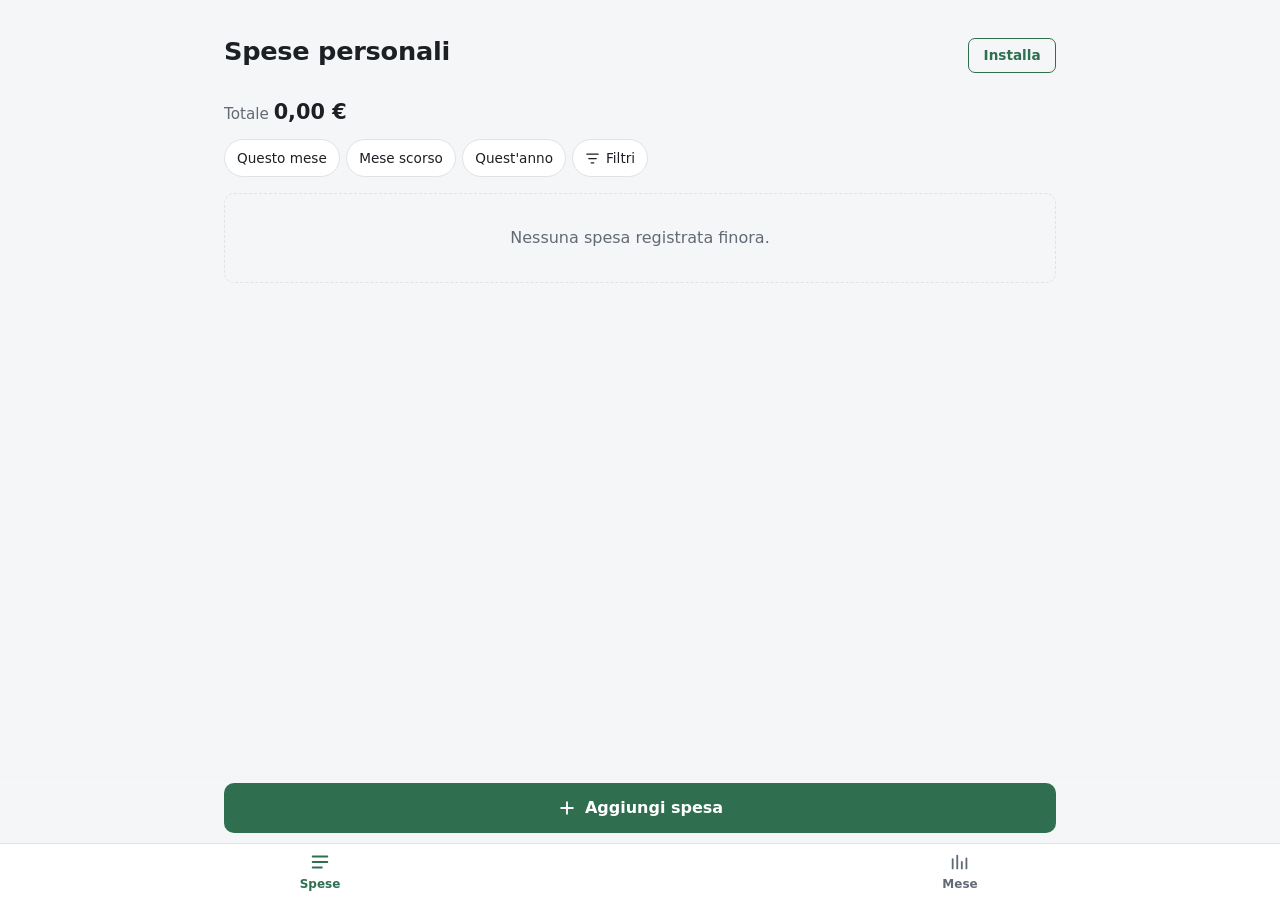
==== commit 677feb50: "Apri l'app sull'elenco invece che sul cruscotto Le spese vanno inserite ogni giorno, il riepilogo si" ====
--- a/index.html
+++ b/index.html
@@ -221,13 +221,13 @@
   </div>
 
   <nav class="barra-inferiore" aria-label="Sezioni">
-    <button type="button" class="voce-nav" data-vista="mese" aria-current="page">
+    <button type="button" class="voce-nav" data-vista="spese" aria-current="page">
+      <svg viewBox="0 0 24 24" aria-hidden="true"><path d="M4 6h16M4 12h16M4 18h10"/></svg>
+      <span>Spese</span>
+    </button>
+    <button type="button" class="voce-nav" data-vista="mese">
       <svg viewBox="0 0 24 24" aria-hidden="true"><path d="M4 19V9m5 10V5m5 14v-7m5 7V8"/></svg>
       <span>Mese</span>
-    </button>
-    <button type="button" class="voce-nav" data-vista="spese">
-      <svg viewBox="0 0 24 24" aria-hidden="true"><path d="M4 6h16M4 12h16M4 18h10"/></svg>
-      <span>Spese</span>
     </button>
   </nav>
 
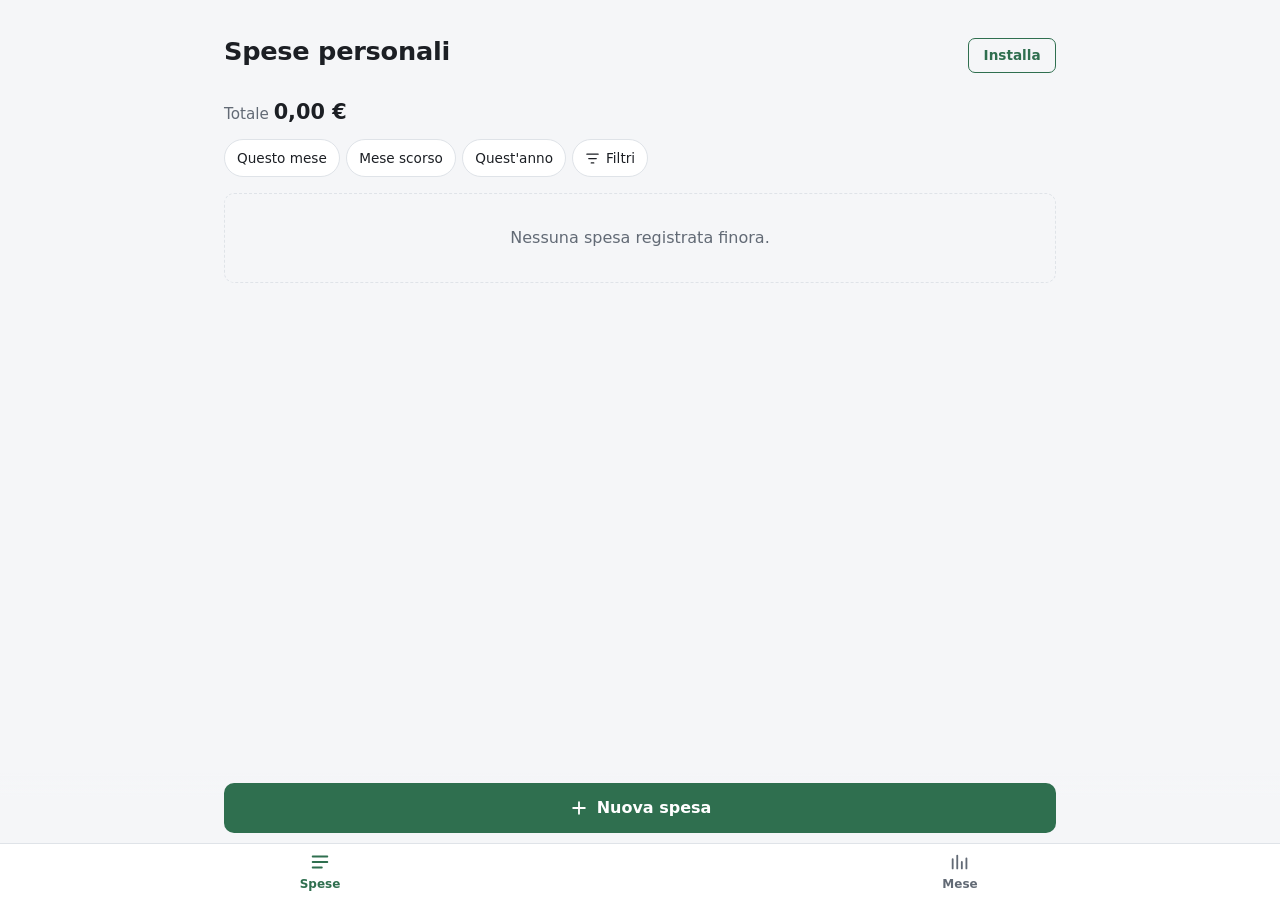
==== commit 6152f824: "Chiama "Nuova spesa" il pulsante che apre il modulo Il pulsante fisso in fondo alla scheda Spese dic" ====
--- a/index.html
+++ b/index.html
@@ -216,7 +216,7 @@
   <div class="barra-azione">
     <button type="button" id="apri-nuova" class="principale">
       <svg viewBox="0 0 24 24" aria-hidden="true"><path d="M12 5v14M5 12h14"/></svg>
-      Aggiungi spesa
+      Nuova spesa
     </button>
   </div>
 
--- a/style.css
+++ b/style.css
@@ -1301,3 +1301,13 @@
     order: 2;
   }
 }
+
+/* Le spese fisse in cima all'elenco: stessa anatomia delle occasionali,
+   ma senza azioni e con un'intestazione che le distingue dai giorni. */
+.giorno-fisse {
+  color: var(--accento);
+}
+
+.spesa-fissa {
+  grid-template-columns: 9px 1fr auto;
+}
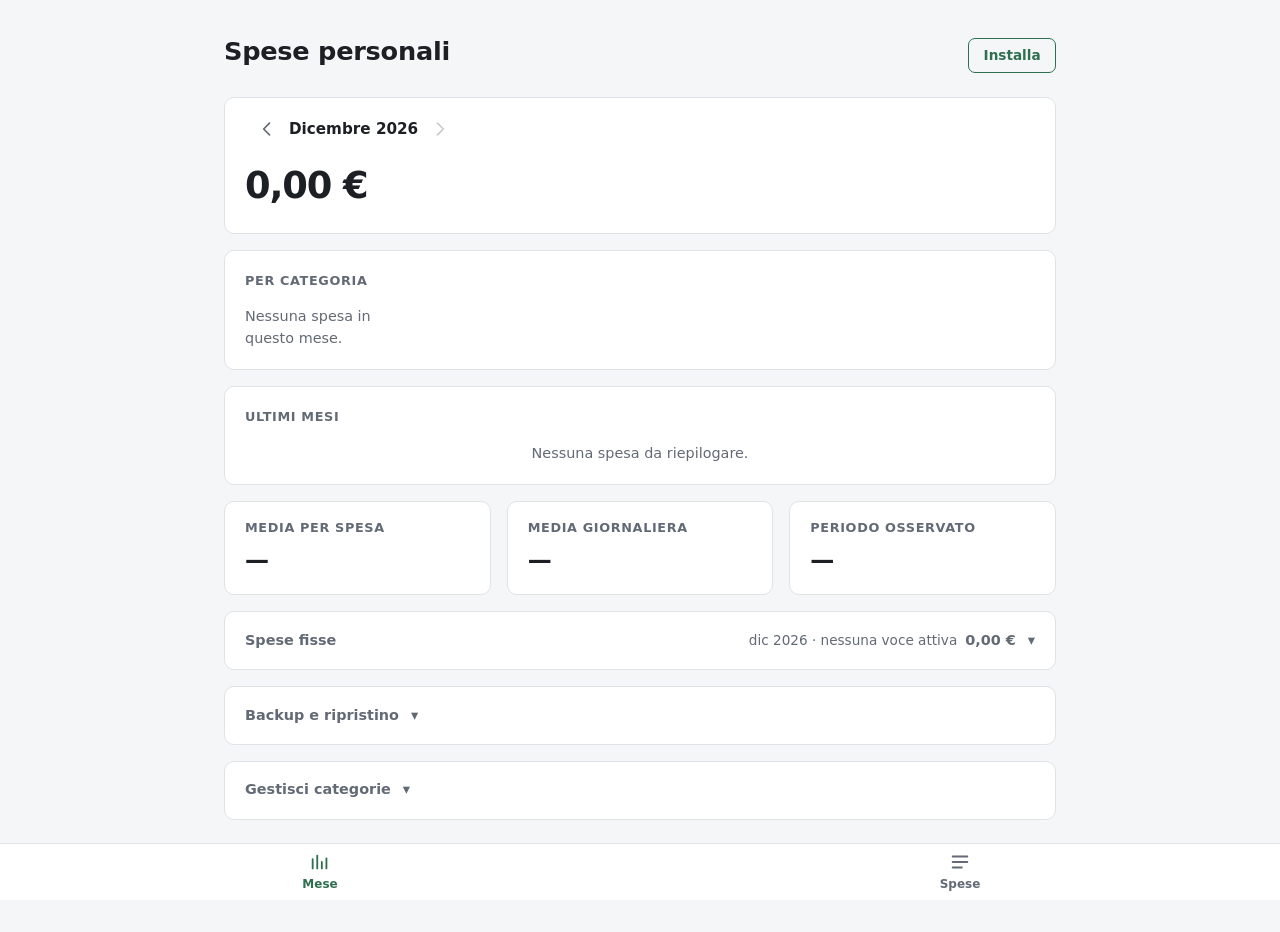
==== commit 5089fa41: "Aggiunge l'ordinamento per data o importo nell'elenco spese Due controlli in cima all'elenco commuta" ====
--- a/index.html
+++ b/index.html
@@ -142,6 +142,16 @@
 
       <div class="testa-elenco">
         <p class="totale">Totale <strong id="totale">—</strong> <span id="conteggio" class="conteggio"></span></p>
+        <div class="ordinamento" role="group" aria-label="Ordina l'elenco">
+          <button type="button" class="ordina" id="ordina-data" data-campo="data">
+            <span>Data</span>
+            <span class="freccia" aria-hidden="true"></span>
+          </button>
+          <button type="button" class="ordina" id="ordina-importo" data-campo="importo">
+            <span>Importo</span>
+            <span class="freccia" aria-hidden="true"></span>
+          </button>
+        </div>
         <div class="chips" id="chips">
           <button type="button" class="chip" data-periodo="mese">Questo mese</button>
           <button type="button" class="chip" data-periodo="mese-scorso">Mese scorso</button>
@@ -216,18 +226,18 @@
   <div class="barra-azione">
     <button type="button" id="apri-nuova" class="principale">
       <svg viewBox="0 0 24 24" aria-hidden="true"><path d="M12 5v14M5 12h14"/></svg>
-      Nuova spesa
+      Aggiungi spesa
     </button>
   </div>
 
   <nav class="barra-inferiore" aria-label="Sezioni">
-    <button type="button" class="voce-nav" data-vista="spese" aria-current="page">
+    <button type="button" class="voce-nav" data-vista="mese" aria-current="page">
+      <svg viewBox="0 0 24 24" aria-hidden="true"><path d="M4 19V9m5 10V5m5 14v-7m5 7V8"/></svg>
+      <span>Mese</span>
+    </button>
+    <button type="button" class="voce-nav" data-vista="spese">
       <svg viewBox="0 0 24 24" aria-hidden="true"><path d="M4 6h16M4 12h16M4 18h10"/></svg>
       <span>Spese</span>
-    </button>
-    <button type="button" class="voce-nav" data-vista="mese">
-      <svg viewBox="0 0 24 24" aria-hidden="true"><path d="M4 19V9m5 10V5m5 14v-7m5 7V8"/></svg>
-      <span>Mese</span>
     </button>
   </nav>
 
--- a/style.css
+++ b/style.css
@@ -978,6 +978,44 @@
   gap: 0.4rem;
 }
 
+.ordinamento {
+  display: flex;
+  gap: 0.4rem;
+}
+
+.ordina {
+  display: inline-flex;
+  align-items: center;
+  gap: 0.3rem;
+  min-height: 34px;
+  padding: 0 0.65rem;
+  border: 1px solid var(--bordo);
+  border-radius: 8px;
+  background: transparent;
+  color: var(--testo-tenue);
+  font-size: 0.8rem;
+  font-weight: 600;
+  letter-spacing: 0.02em;
+  text-transform: uppercase;
+}
+
+.ordina:hover {
+  filter: none;
+  border-color: var(--accento);
+  color: var(--testo);
+}
+
+.ordina.attivo {
+  border-color: var(--accento);
+  color: var(--accento);
+}
+
+.ordina .freccia {
+  font-size: 0.75rem;
+  width: 0.7em;
+  display: inline-block;
+}
+
 .chip {
   display: inline-flex;
   align-items: center;
@@ -1301,13 +1339,3 @@
     order: 2;
   }
 }
-
-/* Le spese fisse in cima all'elenco: stessa anatomia delle occasionali,
-   ma senza azioni e con un'intestazione che le distingue dai giorni. */
-.giorno-fisse {
-  color: var(--accento);
-}
-
-.spesa-fissa {
-  grid-template-columns: 9px 1fr auto;
-}
